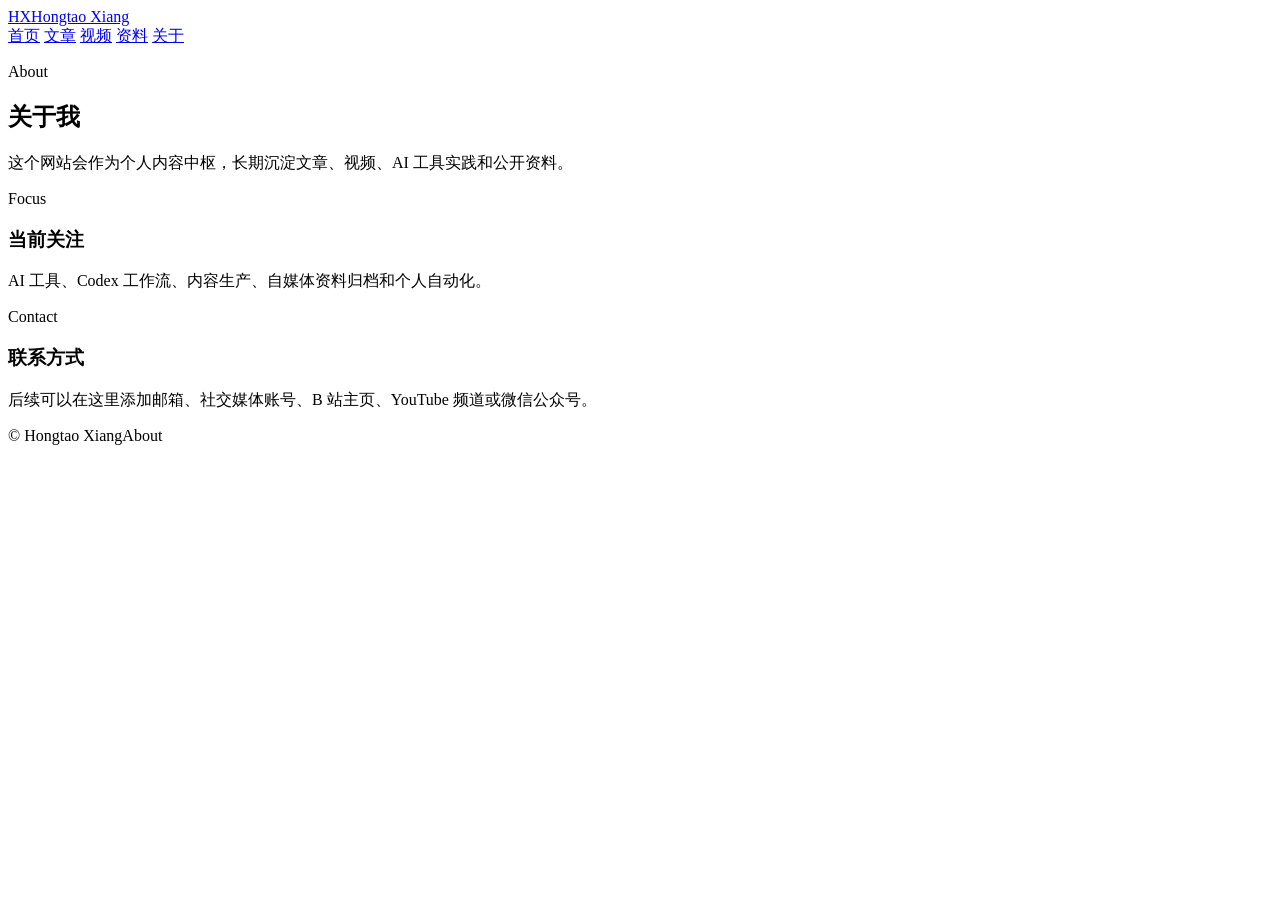
==== about/index.html @ 930a7d8a "Add about/index.html" ====
<!doctype html>
<html lang="zh-CN">
<head>
  <meta charset="utf-8">
  <meta name="viewport" content="width=device-width, initial-scale=1">
  <title>关于 | Hongtao Xiang</title>
  <meta name="description" content="关于 Hongtao Xiang。">
  <link rel="stylesheet" href="/assets/styles.css">
</head>
<body>
  <header class="site-header">
    <nav class="nav" aria-label="主导航">
      <a class="brand" href="/"><span class="brand-mark">HX</span><span>Hongtao Xiang</span></a>
      <div class="nav-links">
        <a href="/">首页</a>
        <a href="/articles/">文章</a>
        <a href="/videos/">视频</a>
        <a href="/resources/">资料</a>
        <a aria-current="page" href="/about/">关于</a>
      </div>
    </nav>
  </header>
  <main class="main">
    <section class="page-title">
      <p class="eyebrow">About</p>
      <h1>关于我</h1>
      <p>这个网站会作为个人内容中枢，长期沉淀文章、视频、AI 工具实践和公开资料。</p>
    </section>
    <section class="grid two">
      <article class="card">
        <div class="card-body">
          <div class="card-kicker">Focus</div>
          <h3>当前关注</h3>
          <p>AI 工具、Codex 工作流、内容生产、自媒体资料归档和个人自动化。</p>
        </div>
      </article>
      <article class="card">
        <div class="card-body">
          <div class="card-kicker">Contact</div>
          <h3>联系方式</h3>
          <p>后续可以在这里添加邮箱、社交媒体账号、B 站主页、YouTube 频道或微信公众号。</p>
        </div>
      </article>
    </section>
  </main>
  <footer class="footer"><div class="footer-inner"><span>© <span data-year></span> Hongtao Xiang</span><span>About</span></div></footer>
  <script src="/assets/site.js"></script>
</body>
</html>
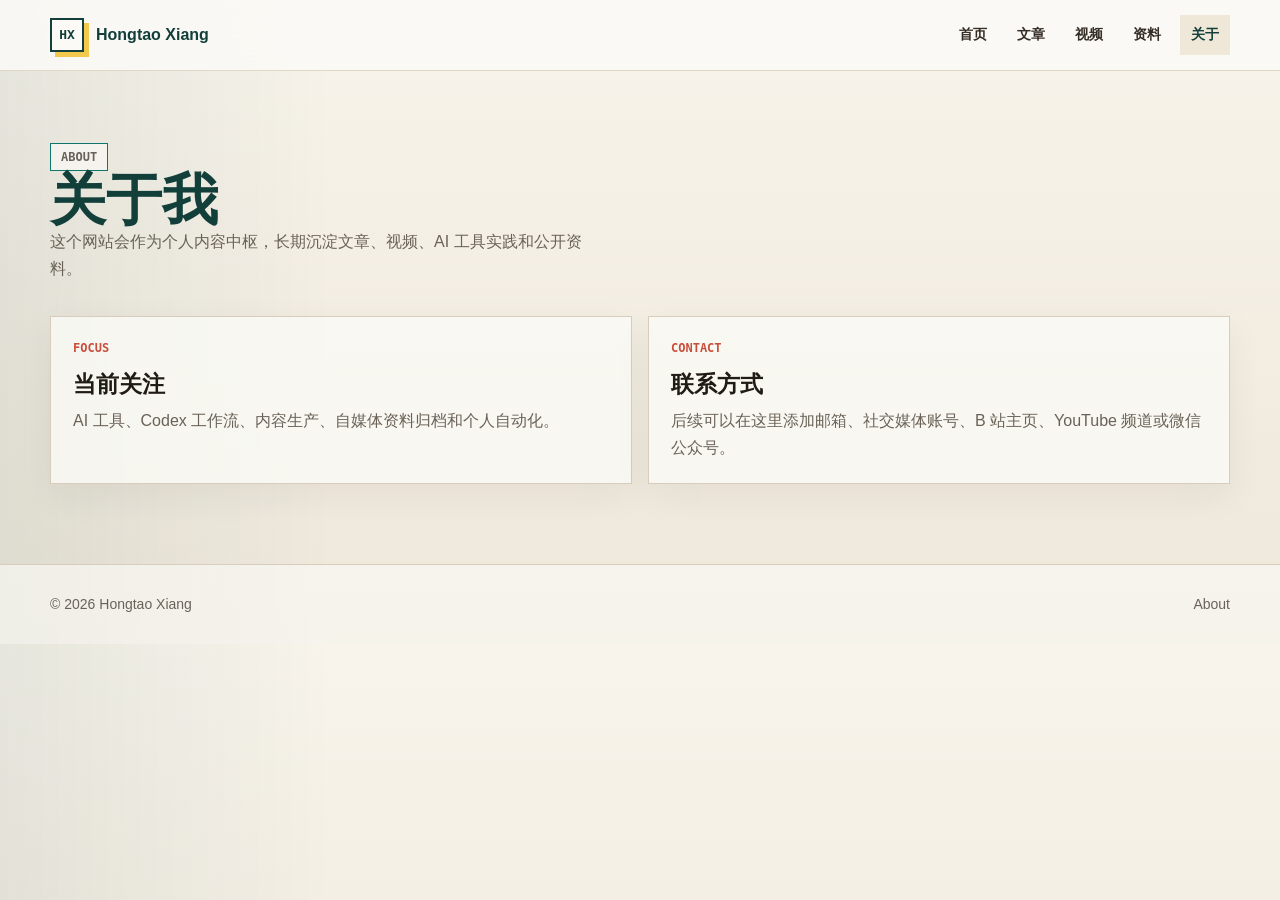
==== commit ded9806c: "Update about/index.html" ====
--- a/about/index.html
+++ b/about/index.html
@@ -5,6 +5,7 @@
   <meta name="viewport" content="width=device-width, initial-scale=1">
   <title>关于 | Hongtao Xiang</title>
   <meta name="description" content="关于 Hongtao Xiang。">
+  <link rel="icon" href="/favicon.ico">
   <link rel="stylesheet" href="/assets/styles.css">
 </head>
 <body>
--- a/assets/styles.css
+++ b/assets/styles.css
@@ -0,0 +1,508 @@
+:root {
+  --ink: #17130f;
+  --muted: #6a6258;
+  --paper: #fbfaf6;
+  --paper-2: #f1ece2;
+  --line: #d8cdbc;
+  --green: #123f3a;
+  --green-2: #0f766e;
+  --gold: #f2c94c;
+  --red: #c94f3d;
+  --blue: #315f8f;
+  --shadow: 0 24px 70px rgba(34, 27, 18, 0.14);
+}
+
+* {
+  box-sizing: border-box;
+}
+
+html {
+  scroll-behavior: smooth;
+}
+
+body {
+  margin: 0;
+  color: var(--ink);
+  background:
+    linear-gradient(90deg, rgba(18, 63, 58, 0.08) 0, transparent 26%),
+    linear-gradient(180deg, #f8f4eb 0%, #eee7da 100%);
+  font-family: "Avenir Next", "PingFang SC", "Hiragino Sans GB", "Songti SC", sans-serif;
+  font-size: 16px;
+  line-height: 1.65;
+  letter-spacing: 0;
+}
+
+a {
+  color: inherit;
+}
+
+img {
+  display: block;
+  max-width: 100%;
+}
+
+.site-shell {
+  min-height: 100vh;
+}
+
+.site-header {
+  position: sticky;
+  top: 0;
+  z-index: 10;
+  border-bottom: 1px solid rgba(216, 205, 188, 0.78);
+  background: rgba(251, 250, 246, 0.88);
+  backdrop-filter: blur(18px);
+}
+
+.nav {
+  width: min(1180px, calc(100% - 40px));
+  min-height: 70px;
+  margin: 0 auto;
+  display: flex;
+  align-items: center;
+  justify-content: space-between;
+  gap: 24px;
+}
+
+.brand {
+  display: inline-flex;
+  align-items: center;
+  gap: 12px;
+  color: var(--green);
+  font-weight: 800;
+  text-decoration: none;
+}
+
+.brand-mark {
+  width: 34px;
+  height: 34px;
+  display: grid;
+  place-items: center;
+  border: 2px solid var(--green);
+  background: var(--paper);
+  font-family: "Menlo", "SFMono-Regular", monospace;
+  font-size: 13px;
+  box-shadow: 5px 5px 0 var(--gold);
+}
+
+.nav-links {
+  display: flex;
+  align-items: center;
+  gap: 8px;
+  flex-wrap: wrap;
+  justify-content: flex-end;
+}
+
+.nav-links a {
+  padding: 8px 11px;
+  color: #342d25;
+  font-size: 14px;
+  font-weight: 700;
+  text-decoration: none;
+}
+
+.nav-links a:hover,
+.nav-links a[aria-current="page"] {
+  color: var(--green);
+  background: #efe8d9;
+}
+
+.main {
+  width: min(1180px, calc(100% - 40px));
+  margin: 0 auto;
+  padding: 54px 0 80px;
+}
+
+.hero {
+  min-height: calc(100vh - 110px);
+  display: grid;
+  grid-template-columns: minmax(0, 0.9fr) minmax(340px, 1.1fr);
+  align-items: center;
+  gap: 44px;
+}
+
+.eyebrow {
+  width: max-content;
+  max-width: 100%;
+  margin: 0 0 18px;
+  padding: 7px 10px;
+  border: 1px solid var(--green-2);
+  color: var(--green);
+  background: rgba(251, 250, 246, 0.68);
+  font-family: "Menlo", "SFMono-Regular", monospace;
+  font-size: 12px;
+  font-weight: 800;
+  line-height: 1;
+  text-transform: uppercase;
+}
+
+h1,
+h2,
+h3,
+p {
+  overflow-wrap: anywhere;
+}
+
+h1 {
+  max-width: 720px;
+  margin: 0;
+  color: #14100c;
+  font-family: "New York", "Songti SC", "Hiragino Mincho ProN", serif;
+  font-size: clamp(42px, 7vw, 92px);
+  line-height: 0.98;
+  letter-spacing: 0;
+}
+
+.hero-copy {
+  max-width: 610px;
+  margin: 24px 0 0;
+  color: #40382f;
+  font-size: 19px;
+}
+
+.hero-actions {
+  margin-top: 34px;
+  display: flex;
+  gap: 12px;
+  flex-wrap: wrap;
+}
+
+.button {
+  display: inline-flex;
+  align-items: center;
+  justify-content: center;
+  min-height: 46px;
+  padding: 0 17px;
+  border: 1px solid var(--green);
+  color: var(--paper);
+  background: var(--green);
+  font-weight: 800;
+  text-decoration: none;
+}
+
+.button.secondary {
+  color: var(--green);
+  background: transparent;
+}
+
+.button:hover {
+  transform: translateY(-1px);
+}
+
+.hero-media {
+  position: relative;
+  align-self: stretch;
+  min-height: 520px;
+  display: flex;
+  align-items: center;
+}
+
+.hero-media::before {
+  content: "";
+  position: absolute;
+  inset: 8% -18px 8% 12%;
+  border: 1px solid var(--line);
+  background:
+    linear-gradient(135deg, rgba(242, 201, 76, 0.36), transparent 36%),
+    linear-gradient(315deg, rgba(49, 95, 143, 0.18), transparent 42%),
+    #e6dece;
+}
+
+.preview-card {
+  position: relative;
+  width: 100%;
+  border: 1px solid var(--line);
+  background: var(--paper);
+  box-shadow: var(--shadow);
+  transform: rotate(-1.2deg);
+}
+
+.preview-card img {
+  width: 100%;
+  aspect-ratio: 16 / 10;
+  object-fit: cover;
+}
+
+.preview-caption {
+  display: flex;
+  justify-content: space-between;
+  gap: 16px;
+  padding: 14px 18px;
+  color: var(--muted);
+  font-size: 13px;
+  font-weight: 700;
+  border-top: 1px solid var(--line);
+}
+
+.section {
+  margin-top: 70px;
+}
+
+.section-head {
+  display: flex;
+  align-items: flex-end;
+  justify-content: space-between;
+  gap: 24px;
+  margin-bottom: 22px;
+  border-bottom: 1px solid var(--line);
+  padding-bottom: 16px;
+}
+
+.section-head h2,
+.page-title h1 {
+  margin: 0;
+  color: var(--green);
+  font-family: "New York", "Songti SC", serif;
+  font-size: clamp(32px, 5vw, 56px);
+  line-height: 1.04;
+}
+
+.section-head p,
+.page-title p {
+  max-width: 560px;
+  margin: 0;
+  color: var(--muted);
+}
+
+.grid {
+  display: grid;
+  gap: 16px;
+}
+
+.grid.three {
+  grid-template-columns: repeat(3, minmax(0, 1fr));
+}
+
+.grid.two {
+  grid-template-columns: repeat(2, minmax(0, 1fr));
+}
+
+.card {
+  min-height: 100%;
+  border: 1px solid var(--line);
+  background: rgba(251, 250, 246, 0.82);
+  box-shadow: 0 12px 34px rgba(34, 27, 18, 0.06);
+}
+
+.card a,
+a.card {
+  color: inherit;
+  text-decoration: none;
+}
+
+.card-body {
+  padding: 22px;
+}
+
+.card-kicker {
+  margin-bottom: 12px;
+  color: var(--red);
+  font-family: "Menlo", "SFMono-Regular", monospace;
+  font-size: 12px;
+  font-weight: 800;
+  text-transform: uppercase;
+}
+
+.card h3 {
+  margin: 0 0 10px;
+  color: #211b15;
+  font-size: 23px;
+  line-height: 1.2;
+}
+
+.card p {
+  margin: 0;
+  color: var(--muted);
+}
+
+.card-meta {
+  display: flex;
+  gap: 10px;
+  flex-wrap: wrap;
+  margin-top: 18px;
+}
+
+.pill {
+  display: inline-flex;
+  align-items: center;
+  min-height: 26px;
+  padding: 0 9px;
+  border: 1px solid #cfc1ac;
+  color: #554b40;
+  background: #f4efe5;
+  font-size: 12px;
+  font-weight: 800;
+}
+
+.resource-feature {
+  display: grid;
+  grid-template-columns: minmax(0, 0.95fr) minmax(320px, 1.05fr);
+  gap: 24px;
+  align-items: stretch;
+  border: 1px solid var(--line);
+  background: var(--paper);
+  box-shadow: var(--shadow);
+}
+
+.resource-feature .card-body {
+  padding: 32px;
+}
+
+.resource-feature img {
+  height: 100%;
+  min-height: 360px;
+  object-fit: cover;
+  border-left: 1px solid var(--line);
+}
+
+.list {
+  display: grid;
+  gap: 12px;
+}
+
+.list-item {
+  display: grid;
+  grid-template-columns: 120px minmax(0, 1fr) auto;
+  gap: 18px;
+  align-items: center;
+  padding: 18px 0;
+  border-bottom: 1px solid var(--line);
+}
+
+.list-item time,
+.list-item .type {
+  color: var(--muted);
+  font-family: "Menlo", "SFMono-Regular", monospace;
+  font-size: 12px;
+  font-weight: 800;
+}
+
+.list-item h3 {
+  margin: 0 0 4px;
+  font-size: 20px;
+}
+
+.list-item p {
+  margin: 0;
+  color: var(--muted);
+}
+
+.text-link {
+  color: var(--green);
+  font-weight: 800;
+  text-decoration-thickness: 2px;
+  text-underline-offset: 4px;
+}
+
+.page-title {
+  margin-bottom: 34px;
+  padding-top: 18px;
+}
+
+.footer {
+  border-top: 1px solid var(--line);
+  background: rgba(251, 250, 246, 0.64);
+}
+
+.footer-inner {
+  width: min(1180px, calc(100% - 40px));
+  margin: 0 auto;
+  padding: 28px 0;
+  display: flex;
+  justify-content: space-between;
+  gap: 18px;
+  color: var(--muted);
+  font-size: 14px;
+}
+
+@media (max-width: 900px) {
+  .nav {
+    min-height: auto;
+    padding: 15px 0;
+    align-items: flex-start;
+    flex-direction: column;
+  }
+
+  .nav-links {
+    justify-content: flex-start;
+  }
+
+  .main {
+    padding-top: 34px;
+  }
+
+  .hero,
+  .resource-feature,
+  .grid.two,
+  .grid.three {
+    grid-template-columns: 1fr;
+  }
+
+  .hero {
+    min-height: auto;
+  }
+
+  .hero-media {
+    min-height: 0;
+  }
+
+  .hero-media::before {
+    inset: 6% -10px 5% 7%;
+  }
+
+  .preview-card {
+    transform: none;
+  }
+
+  .section-head {
+    display: block;
+  }
+
+  .section-head p {
+    margin-top: 10px;
+  }
+
+  .resource-feature img {
+    min-height: 0;
+    border-left: 0;
+    border-top: 1px solid var(--line);
+  }
+
+  .list-item {
+    grid-template-columns: 1fr;
+    gap: 8px;
+  }
+
+  .footer-inner {
+    flex-direction: column;
+  }
+}
+
+@media (max-width: 520px) {
+  .nav,
+  .main,
+  .footer-inner {
+    width: min(100% - 28px, 1180px);
+  }
+
+  .brand {
+    align-items: flex-start;
+  }
+
+  .nav-links a {
+    padding: 7px 8px;
+  }
+
+  .hero-copy {
+    font-size: 17px;
+  }
+
+  .preview-caption {
+    display: block;
+  }
+
+  .resource-feature .card-body,
+  .card-body {
+    padding: 20px;
+  }
+}
